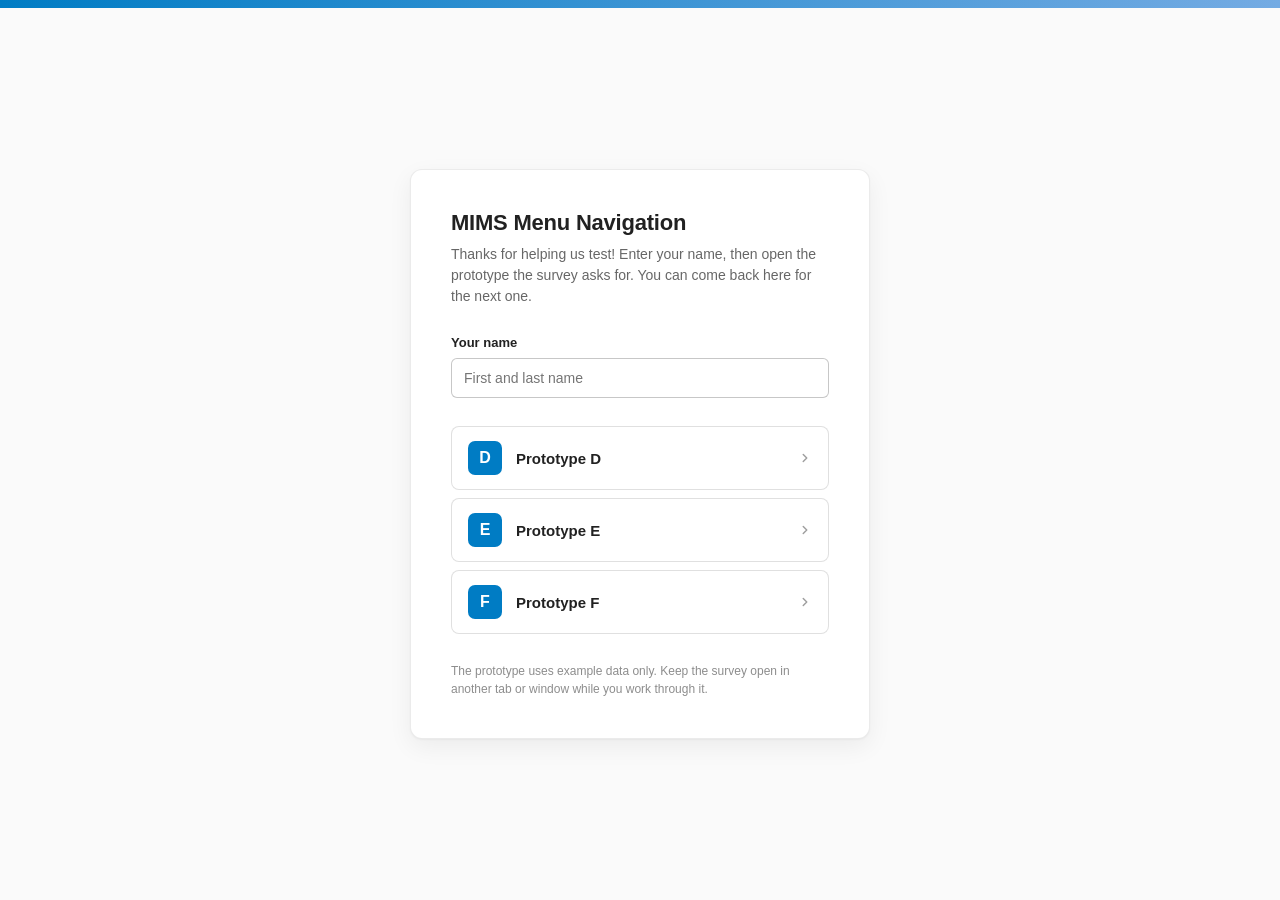
==== index.html @ 351b6d06 "Usability test site: selection screen + prototypes D/E/F (compiled build only) Co-Authored-By: Claud" ====
<!doctype html>
<html lang="en">
<head>
  <meta charset="UTF-8" />
  <meta name="viewport" content="width=device-width, initial-scale=1.0" />
  <!-- The test site is on a public URL by necessity (GitHub Pages), but it's for invited
       participants only — keep it out of search engines. -->
  <meta name="robots" content="noindex, nofollow" />
  <title>MIMS Menu Navigation</title>
  <link rel="icon" href="data:image/svg+xml,%3Csvg xmlns='http://www.w3.org/2000/svg' viewBox='0 0 24 24'%3E%3Crect width='24' height='24' rx='5' fill='%23007cc4'/%3E%3Cpath d='M5 17V7l3.5 6L12 7l3.5 6L19 7v10' stroke='%23fff' stroke-width='2' fill='none' stroke-linecap='round' stroke-linejoin='round'/%3E%3C/svg%3E" />
  <!-- Microsoft Clarity — the landing records too, so the whole session (pick → prototype)
       is one story.  is substituted by test/build.sh. -->
  <script>
    (function(c,l,a,r,i,t,y){
      c[a]=c[a]||function(){(c[a].q=c[a].q||[]).push(arguments)};
      t=l.createElement(r);t.async=1;t.src="https://www.clarity.ms/tag/"+i;
      y=l.getElementsByTagName(r)[0];y.parentNode.insertBefore(t,y);
    })(window, document, "clarity", "script", "");
  </script>
  <style>
    /* Product-adjacent, deliberately minimal: the app's font stack, MIMS blue, the same
       #fafafa page ground and 8px topstrip gradient. No style names anywhere — the three
       prototypes are only ever "A", "B", "C" so nothing primes what a tester will judge. */
    * { box-sizing: border-box; margin: 0; padding: 0; }
    body {
      font-family: "Inter", -apple-system, BlinkMacSystemFont, "Segoe UI", Roboto, Helvetica, Arial, sans-serif;
      background: #fafafa;
      color: rgba(0, 0, 0, .87);
      min-height: 100vh;
      display: flex;
      flex-direction: column;
    }
    .topstrip { height: 8px; background: linear-gradient(90deg, #007cc4, #74abe3); }
    main {
      flex: 1;
      display: flex;
      align-items: center;
      justify-content: center;
      padding: 24px;
    }
    .card {
      background: #fff;
      border: 1px solid rgba(0, 0, 0, .08);
      border-radius: 12px;
      box-shadow: 0 1px 2px rgba(0, 0, 0, .04), 0 8px 24px rgba(0, 0, 0, .06);
      padding: 40px;
      width: 100%;
      max-width: 460px;
    }
    h1 { font-size: 22px; font-weight: 700; letter-spacing: -.01em; }
    .sub { margin-top: 8px; font-size: 14px; line-height: 1.5; color: rgba(0, 0, 0, .60); }
    label { display: block; margin-top: 28px; font-size: 13px; font-weight: 600; }
    input {
      margin-top: 8px;
      width: 100%;
      height: 40px;
      padding: 0 12px;
      font: inherit;
      font-size: 14px;
      color: inherit;
      background: #fff;
      border: 1px solid rgba(0, 0, 0, .22);
      border-radius: 6px;
      outline: none;
    }
    input:focus { border-color: #007cc4; box-shadow: 0 0 0 3px rgba(0, 124, 196, .15); }
    input[aria-invalid="true"] { border-color: #c62828; }
    .err { display: none; margin-top: 6px; font-size: 13px; color: #c62828; }
    .err[data-show] { display: block; }
    .protos { margin-top: 28px; display: flex; flex-direction: column; gap: 8px; }
    .proto {
      display: flex;
      align-items: center;
      gap: 14px;
      padding: 14px 16px;
      border: 1px solid rgba(0, 0, 0, .12);
      border-radius: 8px;
      background: #fff;
      color: inherit;
      text-decoration: none;
      font-size: 15px;
      font-weight: 600;
      transition: border-color .12s, background .12s;
    }
    .proto:hover, .proto:focus-visible {
      border-color: #007cc4;
      background: rgba(0, 124, 196, .05);
      outline: none;
    }
    .proto .badge {
      display: grid;
      place-items: center;
      width: 34px;
      height: 34px;
      border-radius: 7px;
      background: #007cc4;
      color: #fff;
      font-size: 16px;
      flex: none;
    }
    .proto .chev { margin-left: auto; color: rgba(0, 0, 0, .38); }
    .foot { margin-top: 28px; font-size: 12px; color: rgba(0, 0, 0, .45); line-height: 1.5; }
  </style>
</head>
<body>
  <div class="topstrip"></div>
  <main>
    <div class="card">
      <h1>MIMS Menu Navigation</h1>
      <p class="sub">Thanks for helping us test! Enter your name, then open the prototype the
        survey asks for. You can come back here for the next one.</p>

      <label for="pname">Your name</label>
      <input id="pname" type="text" autocomplete="name" placeholder="First and last name" />
      <p class="err" id="perr">Please enter your name first — it lets us match your session to your survey answers.</p>

      <!-- D/E/F, not A/B/C: those letters already mean the July round's prototypes and
           the internal variant names (Max, 31 Aug). -->
      <div class="protos">
        <a class="proto" href="./d/" data-proto="D">
          <span class="badge">D</span> Prototype D
          <svg class="chev" width="14" height="14" viewBox="0 0 24 24" fill="none" stroke="currentColor" stroke-width="2.5" stroke-linecap="round" stroke-linejoin="round" aria-hidden="true"><path d="m9 18 6-6-6-6"/></svg>
        </a>
        <a class="proto" href="./e/" data-proto="E">
          <span class="badge">E</span> Prototype E
          <svg class="chev" width="14" height="14" viewBox="0 0 24 24" fill="none" stroke="currentColor" stroke-width="2.5" stroke-linecap="round" stroke-linejoin="round" aria-hidden="true"><path d="m9 18 6-6-6-6"/></svg>
        </a>
        <a class="proto" href="./f/" data-proto="F">
          <span class="badge">F</span> Prototype F
          <svg class="chev" width="14" height="14" viewBox="0 0 24 24" fill="none" stroke="currentColor" stroke-width="2.5" stroke-linecap="round" stroke-linejoin="round" aria-hidden="true"><path d="m9 18 6-6-6-6"/></svg>
        </a>
      </div>

      <p class="foot">The prototype uses example data only. Keep the survey open in another
        tab or window while you work through it.</p>
    </div>
  </main>
  <script>
    (function () {
      var input = document.getElementById('pname');
      var err = document.getElementById('perr');

      /* Returning participant: prefill so moving between prototypes costs nothing. */
      try {
        var saved = localStorage.getItem('test.participant');
        if (saved) input.value = saved;
      } catch (e) { /* storage unavailable — the gate below degrades to a plain link */ }

      input.addEventListener('input', function () {
        input.removeAttribute('aria-invalid');
        err.removeAttribute('data-show');
      });

      /* "Storage reset entry route" (docs/estimates.md): every start through this page
         wipes the prototype's own state — pins, recents, sidebar preference, warehouse,
         tool-card minimize flags and any stale nav.variant — so no participant inherits
         the previous one's shortcuts. Only the participant name survives. */
      function wipePrototypeState() {
        try {
          var doomed = [];
          for (var i = 0; i < localStorage.length; i++) {
            var k = localStorage.key(i);
            if (k && (k.indexOf('nav.') === 0 || k === 'mims.sidebar')) doomed.push(k);
          }
          doomed.forEach(function (k) { localStorage.removeItem(k); });
        } catch (e) { /* storage unavailable — nothing to wipe either */ }
      }

      Array.prototype.forEach.call(document.querySelectorAll('.proto'), function (a) {
        a.addEventListener('click', function (ev) {
          var name = input.value.trim();
          if (!name) {
            ev.preventDefault();
            input.setAttribute('aria-invalid', 'true');
            err.setAttribute('data-show', '');
            input.focus();
            return;
          }
          /* Synchronous writes land before the navigation the anchor then performs. */
          try { localStorage.setItem('test.participant', name); } catch (e) { /* degrade */ }
          wipePrototypeState();
          if (window.clarity) {
            window.clarity('identify', name);
            window.clarity('set', 'participant', name);
            window.clarity('set', 'variant', a.getAttribute('data-proto'));
          }
        });
      });
    })();
  </script>
</body>
</html>
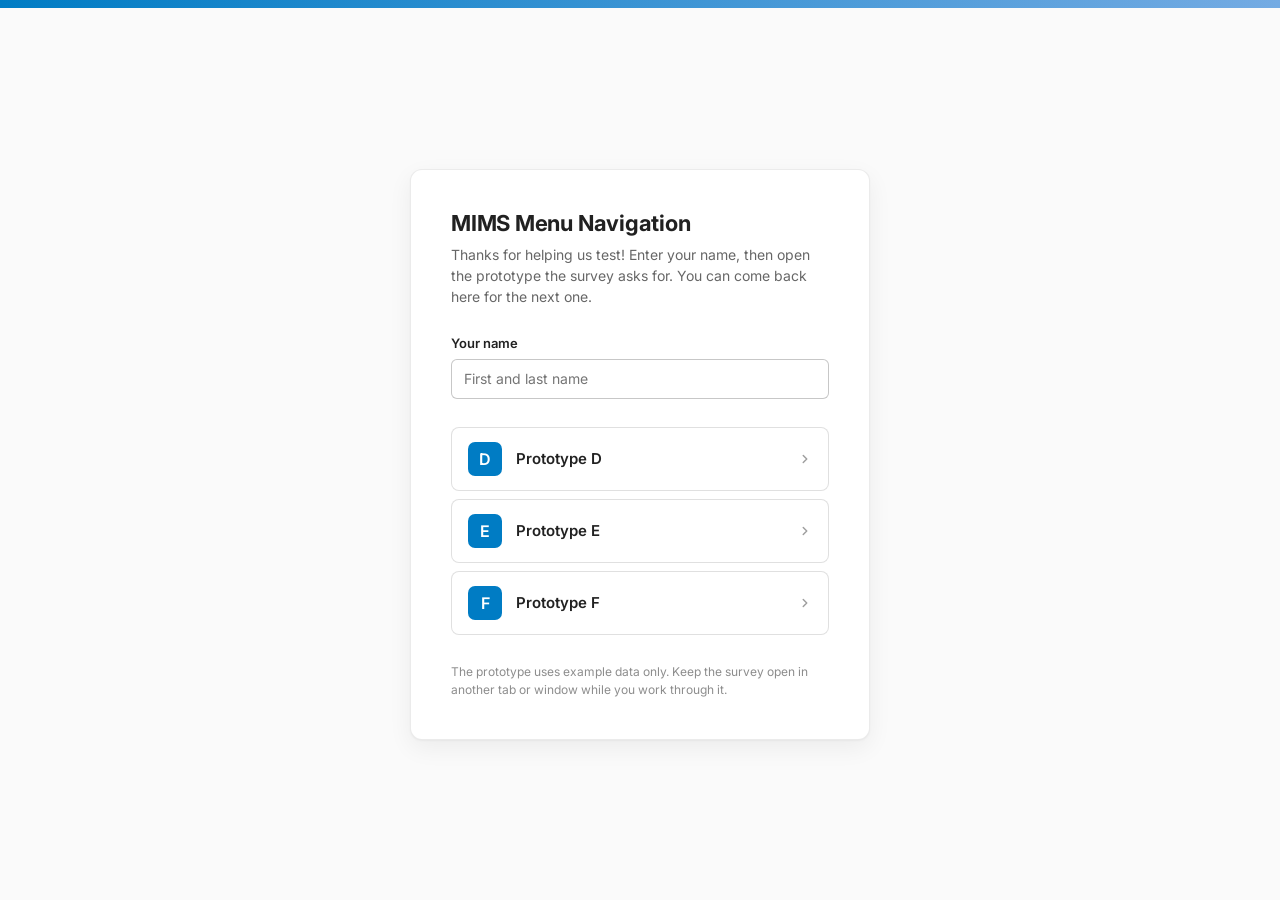
==== commit d720f092: "Rebuild 2026-09-01" ====
--- a/index.html
+++ b/index.html
@@ -6,16 +6,21 @@
   <!-- The test site is on a public URL by necessity (GitHub Pages), but it's for invited
        participants only — keep it out of search engines. -->
   <meta name="robots" content="noindex, nofollow" />
+  <!-- Same Inter load as the app (app/index.html) — the landing must not swap typefaces
+       against the prototypes it opens. -->
+  <link rel="preconnect" href="https://fonts.googleapis.com" />
+  <link rel="preconnect" href="https://fonts.gstatic.com" crossorigin />
+  <link rel="stylesheet" href="https://fonts.googleapis.com/css2?family=Inter:wght@400;500;600;700&display=swap" />
   <title>MIMS Menu Navigation</title>
   <link rel="icon" href="data:image/svg+xml,%3Csvg xmlns='http://www.w3.org/2000/svg' viewBox='0 0 24 24'%3E%3Crect width='24' height='24' rx='5' fill='%23007cc4'/%3E%3Cpath d='M5 17V7l3.5 6L12 7l3.5 6L19 7v10' stroke='%23fff' stroke-width='2' fill='none' stroke-linecap='round' stroke-linejoin='round'/%3E%3C/svg%3E" />
   <!-- Microsoft Clarity — the landing records too, so the whole session (pick → prototype)
-       is one story.  is substituted by test/build.sh. -->
+       is one story. yb6kbynwu1 is substituted by test/build.sh. -->
   <script>
     (function(c,l,a,r,i,t,y){
       c[a]=c[a]||function(){(c[a].q=c[a].q||[]).push(arguments)};
       t=l.createElement(r);t.async=1;t.src="https://www.clarity.ms/tag/"+i;
       y=l.getElementsByTagName(r)[0];y.parentNode.insertBefore(t,y);
-    })(window, document, "clarity", "script", "");
+    })(window, document, "clarity", "script", "yb6kbynwu1");
   </script>
   <style>
     /* Product-adjacent, deliberately minimal: the app's font stack, MIMS blue, the same
